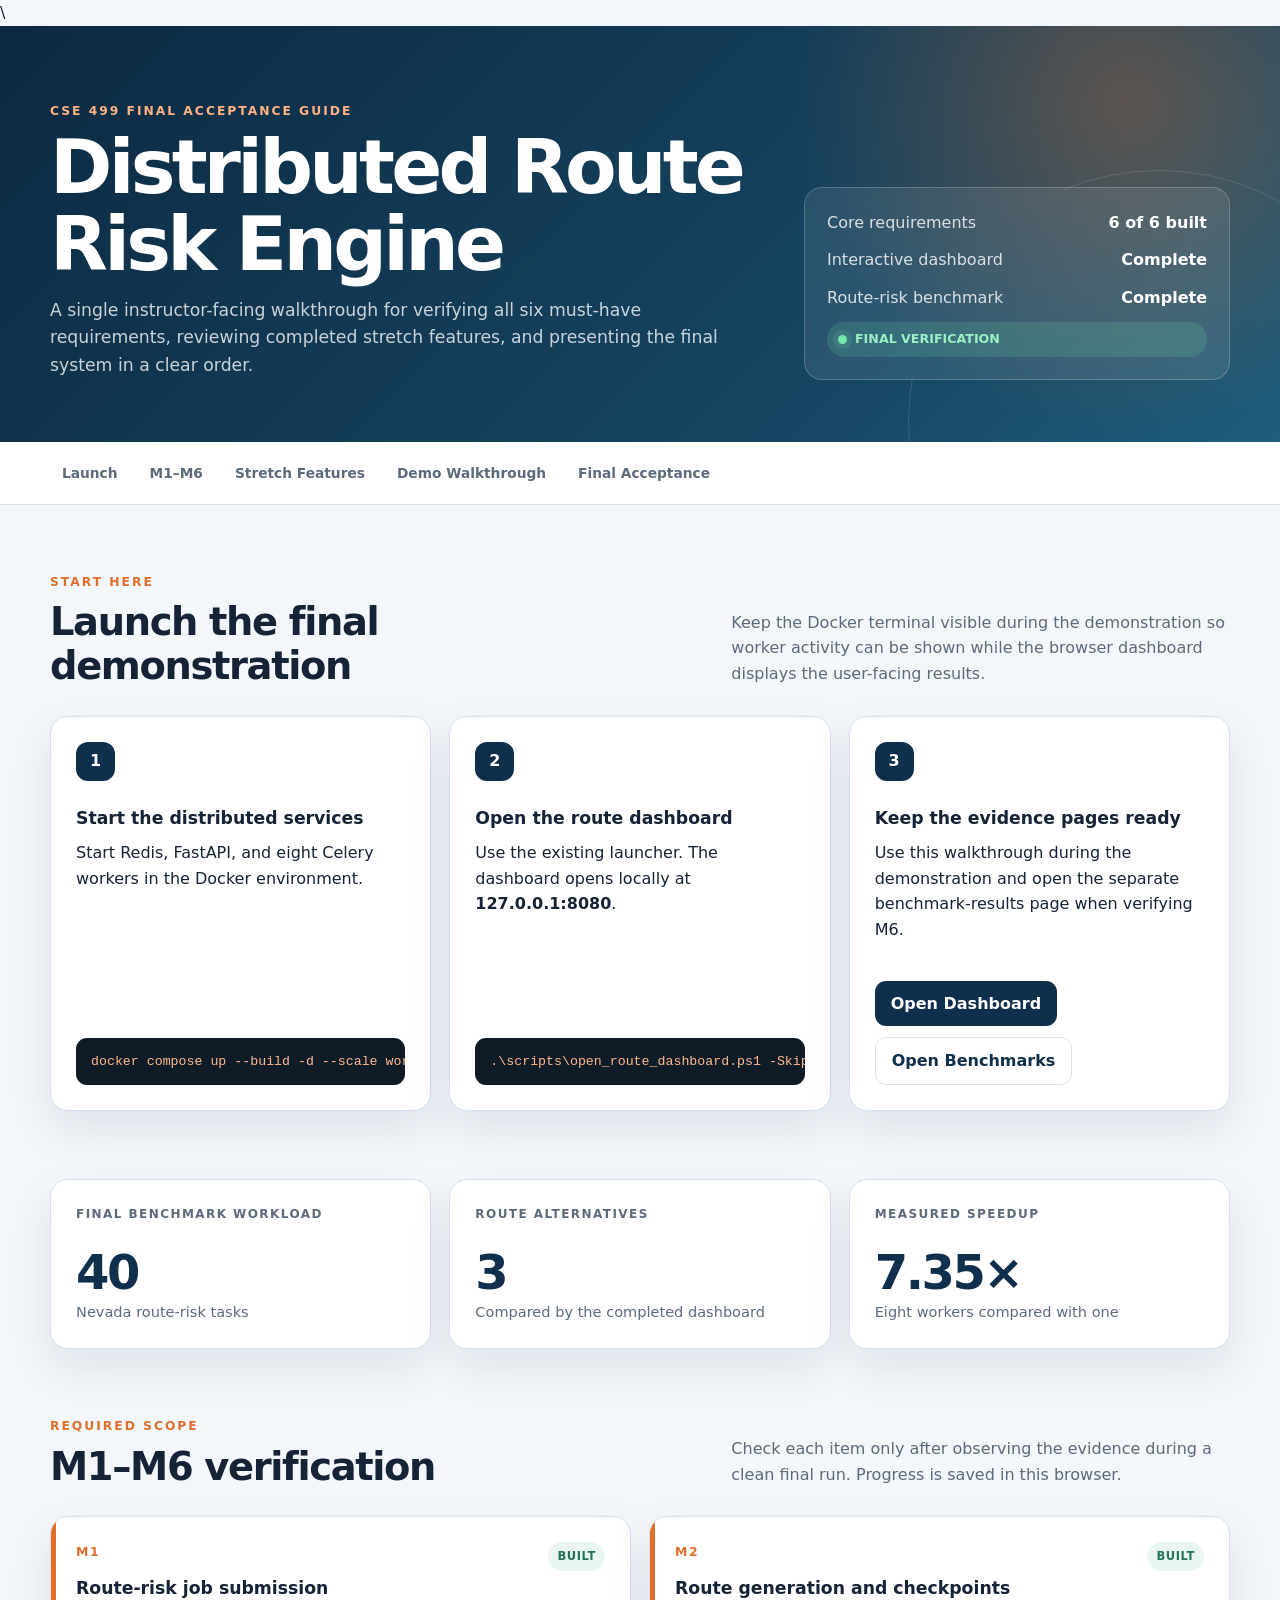
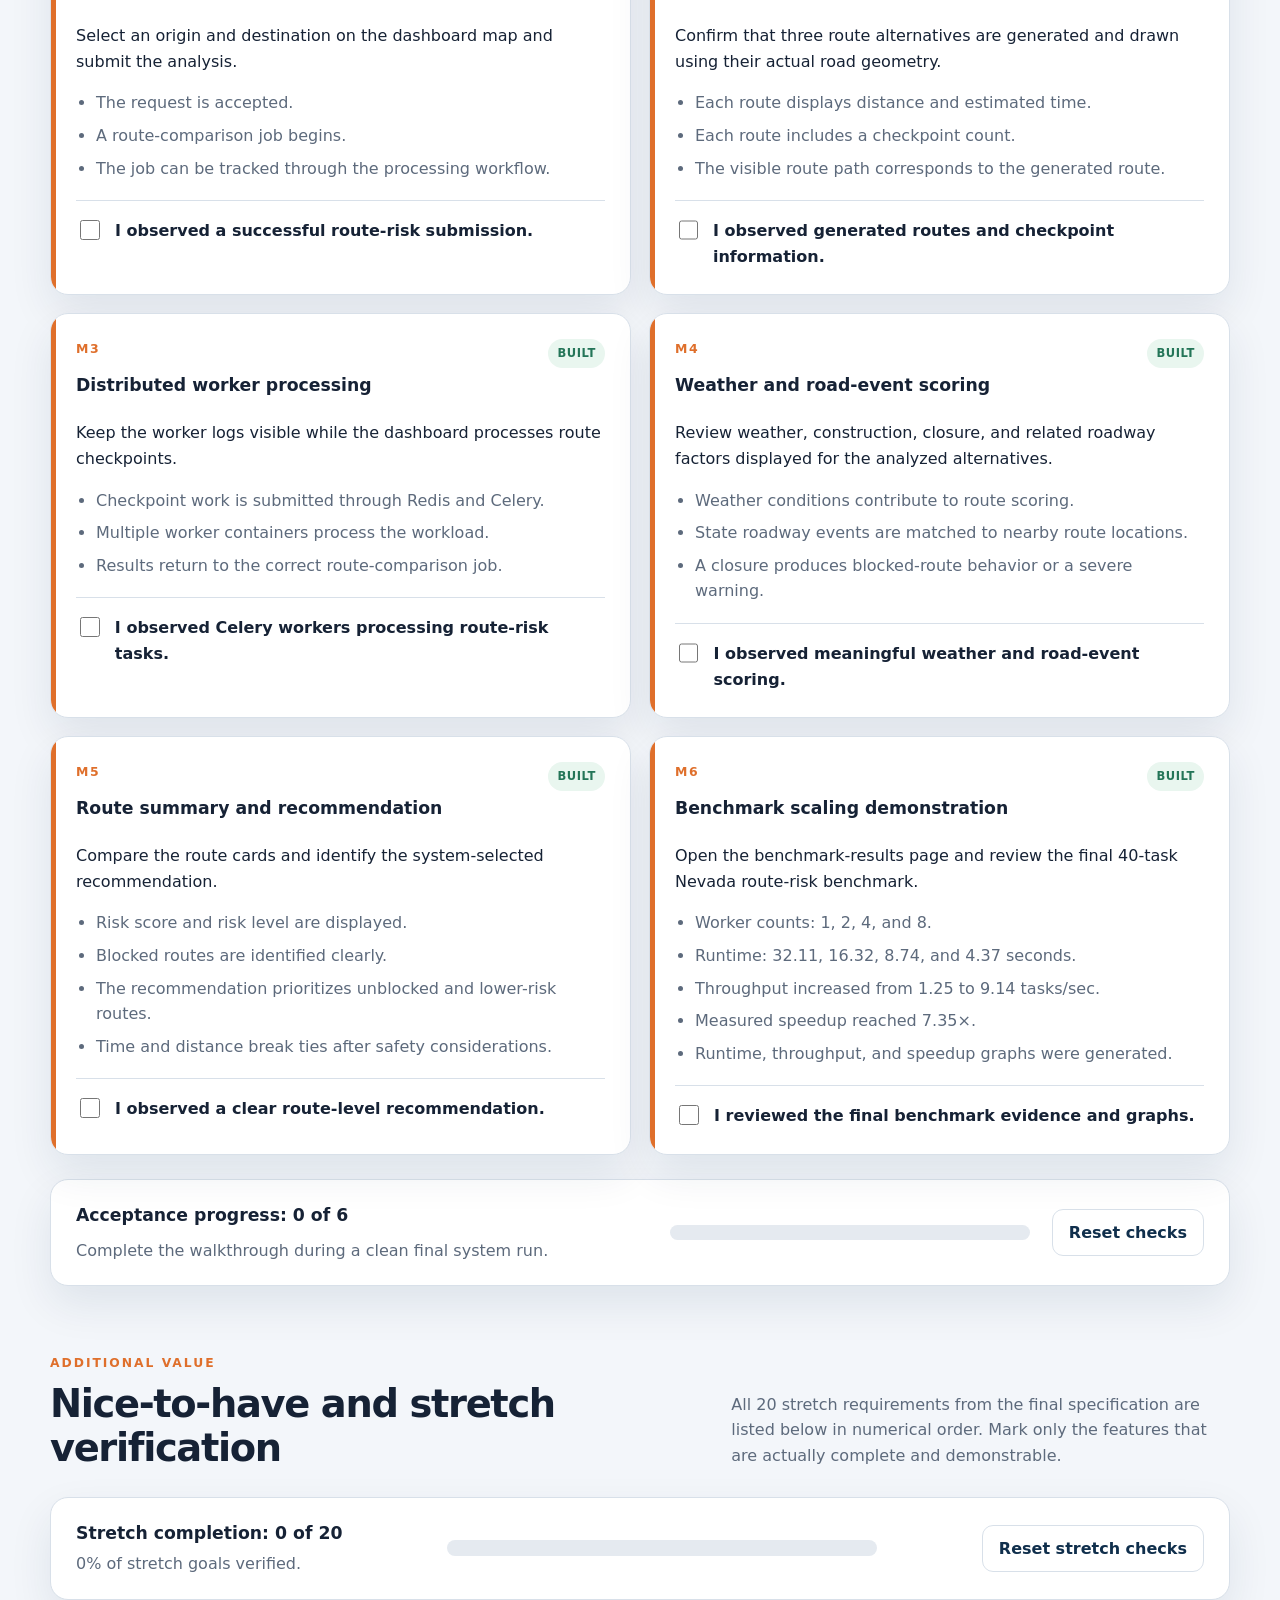
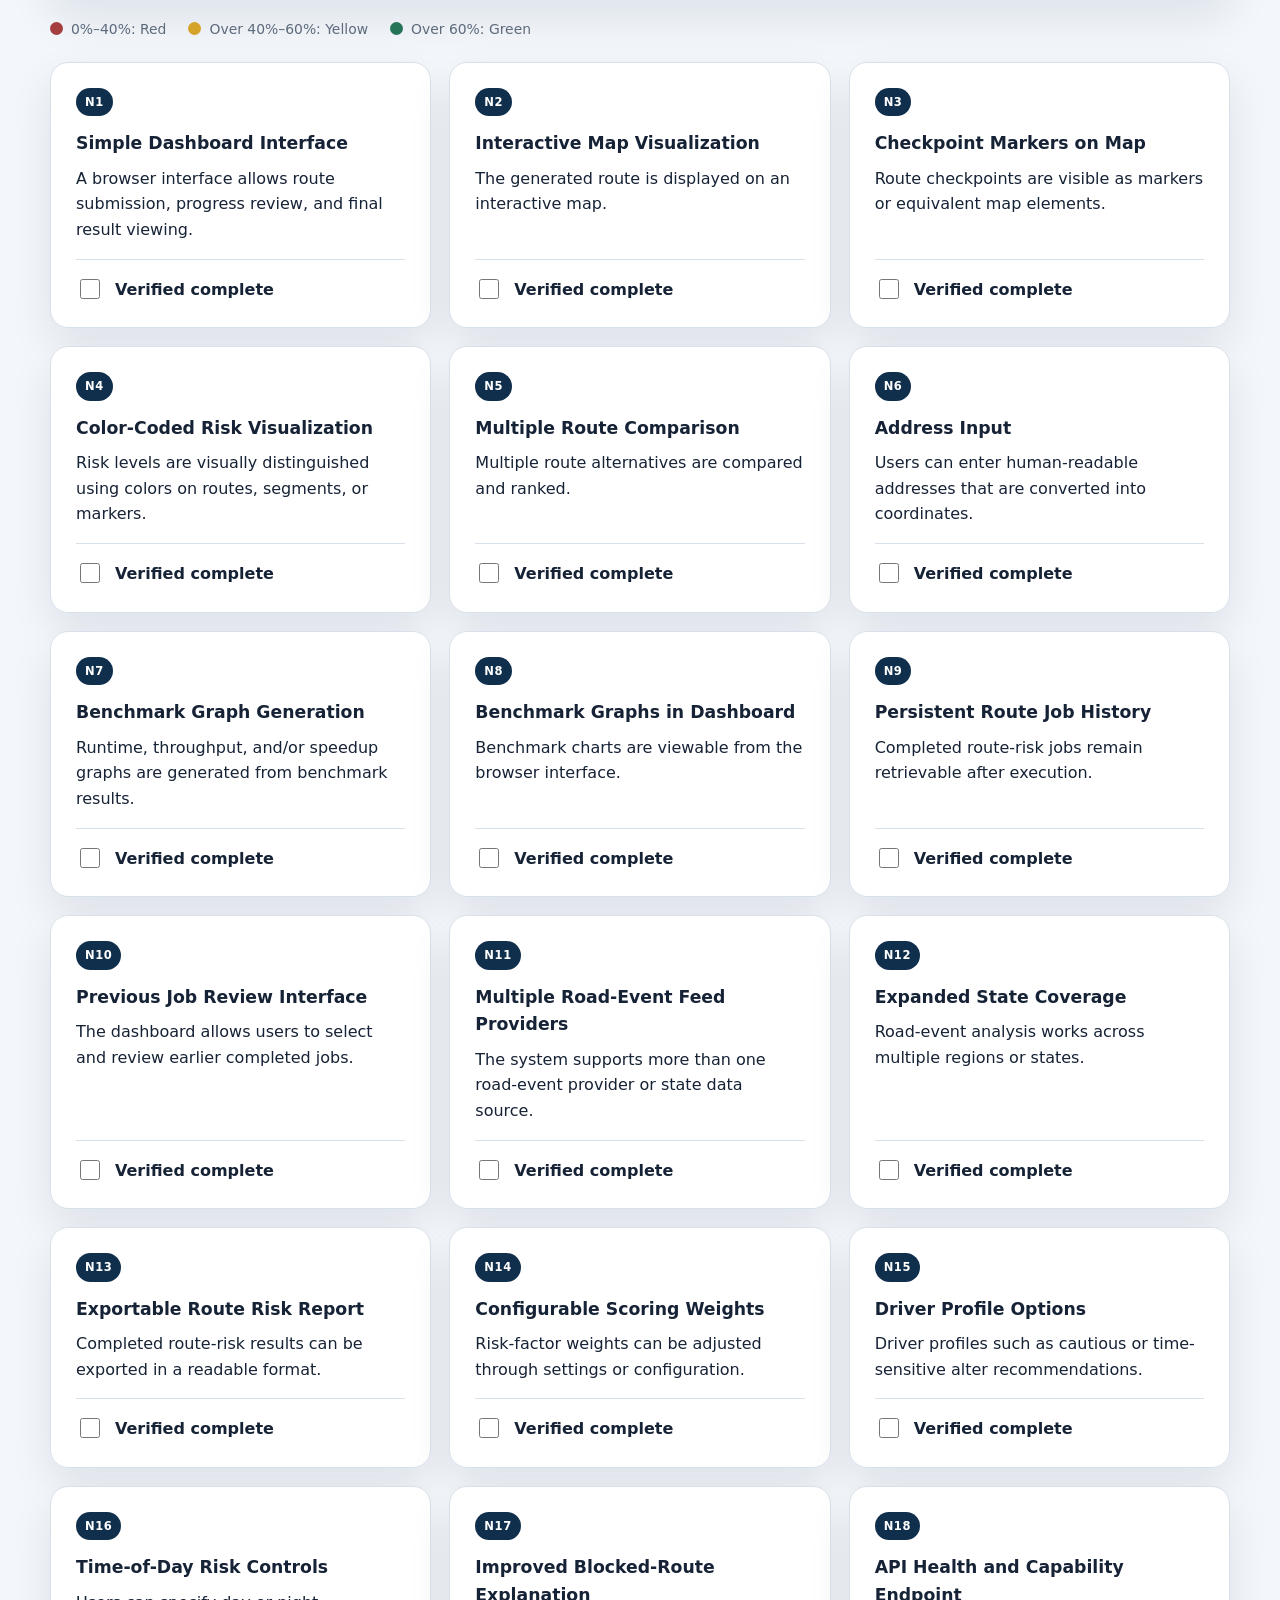
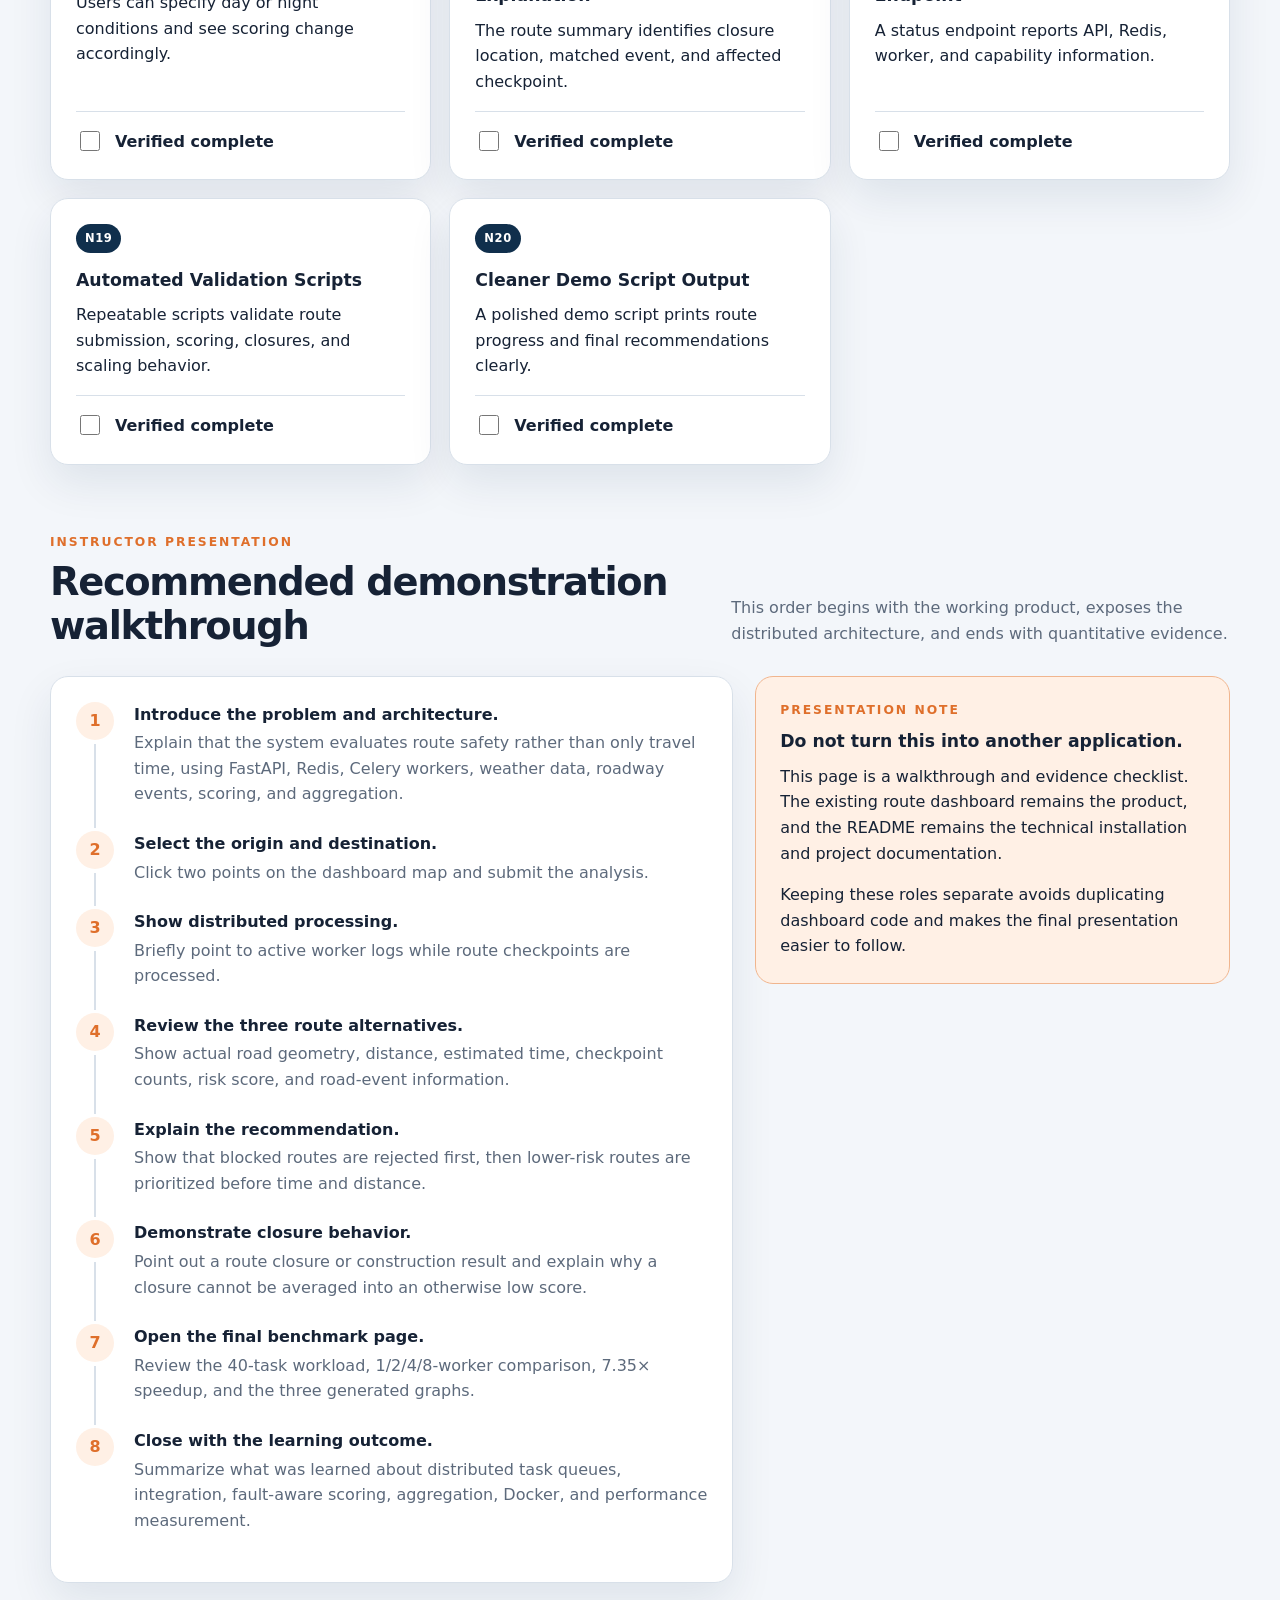
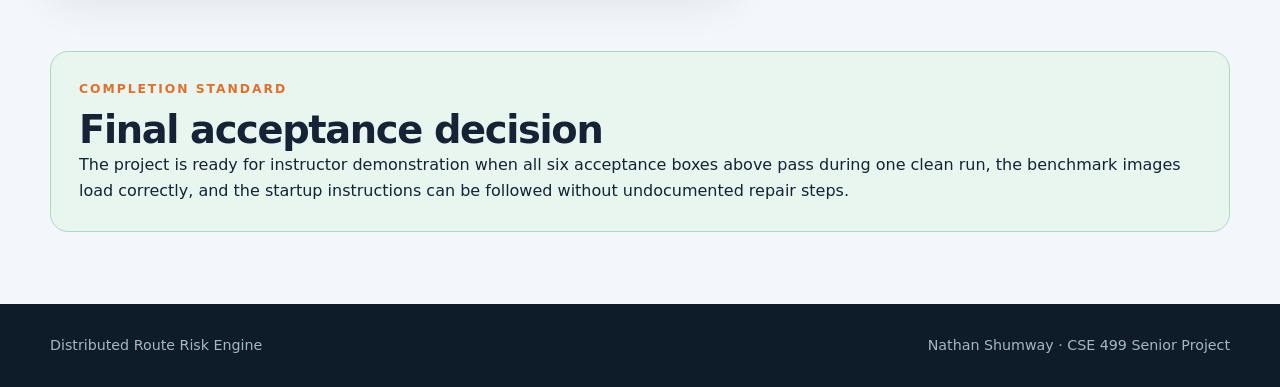
==== docs/reports/route-risk-project-verification.html @ 216fd53d "Organize archived project documents and reports Organize archived project documents and reports" ====
\
<!DOCTYPE html>
<html lang="en">
<head>
  <meta charset="UTF-8">
  <meta name="viewport" content="width=device-width, initial-scale=1.0">
  <meta
    name="description"
    content="Instructor-facing verification walkthrough for the Distributed Route Risk Engine."
  >
  <title>Distributed Route Risk Engine | Final Verification Walkthrough</title>

  <style>
    :root {
      --navy: #102f4c;
      --navy-light: #1b5279;
      --orange: #df6f2b;
      --orange-light: #fff0e5;
      --green: #247558;
      --green-light: #e9f6ef;
      --yellow: #9a6a12;
      --yellow-light: #fff7dc;
      --red: #a53f3f;
      --red-light: #fdecec;
      --ink: #162235;
      --muted: #5d6a7c;
      --background: #f3f6fa;
      --surface: #ffffff;
      --border: #d8e0e9;
      --shadow: 0 18px 44px rgba(16, 47, 76, 0.09);
      --radius: 18px;
      --page-width: 1180px;
    }

    * {
      box-sizing: border-box;
    }

    html {
      scroll-behavior: smooth;
    }

    body {
      margin: 0;
      background: var(--background);
      color: var(--ink);
      font-family:
        Inter, ui-sans-serif, system-ui, -apple-system, BlinkMacSystemFont,
        "Segoe UI", sans-serif;
      line-height: 1.6;
    }

    a {
      color: inherit;
    }

    button,
    input {
      font: inherit;
    }

    .page-shell {
      width: min(calc(100% - 38px), var(--page-width));
      margin-inline: auto;
    }

    .hero {
      position: relative;
      overflow: hidden;
      padding: 76px 0 62px;
      background:
        radial-gradient(circle at 88% 18%, rgba(223, 111, 43, 0.35), transparent 28%),
        linear-gradient(135deg, #0d2941, #164663 70%, #1e5d7c);
      color: white;
    }

    .hero::after {
      position: absolute;
      right: -130px;
      bottom: -230px;
      width: 500px;
      height: 500px;
      border: 1px solid rgba(255, 255, 255, 0.12);
      border-radius: 50%;
      content: "";
    }

    .hero-layout {
      position: relative;
      z-index: 1;
      display: grid;
      grid-template-columns: minmax(0, 1.25fr) minmax(300px, 0.75fr);
      align-items: end;
      gap: 44px;
    }

    .eyebrow {
      margin: 0 0 8px;
      color: var(--orange);
      font-size: 0.77rem;
      font-weight: 850;
      letter-spacing: 0.16em;
      text-transform: uppercase;
    }

    .hero .eyebrow {
      color: #ffb384;
    }

    h1,
    h2,
    h3,
    p {
      margin-top: 0;
    }

    h1 {
      max-width: 760px;
      margin-bottom: 14px;
      font-size: clamp(2.45rem, 6vw, 4.7rem);
      line-height: 1.02;
      letter-spacing: -0.05em;
    }

    h2 {
      margin-bottom: 0;
      font-size: clamp(1.75rem, 3vw, 2.65rem);
      line-height: 1.15;
      letter-spacing: -0.035em;
    }

    h3 {
      margin-bottom: 8px;
      font-size: 1.08rem;
    }

    .hero-copy {
      max-width: 760px;
      margin-bottom: 0;
      color: rgba(255, 255, 255, 0.78);
      font-size: 1.08rem;
    }

    .hero-status {
      display: grid;
      gap: 12px;
      padding: 22px;
      border: 1px solid rgba(255, 255, 255, 0.2);
      border-radius: var(--radius);
      background: rgba(255, 255, 255, 0.09);
      backdrop-filter: blur(9px);
    }

    .hero-status-row {
      display: flex;
      align-items: center;
      justify-content: space-between;
      gap: 18px;
      color: rgba(255, 255, 255, 0.82);
    }

    .hero-status-row strong {
      color: white;
    }

    .status-pill {
      display: inline-flex;
      align-items: center;
      gap: 8px;
      padding: 7px 11px;
      border-radius: 999px;
      background: rgba(117, 231, 172, 0.16);
      color: #9af0c4;
      font-size: 0.79rem;
      font-weight: 850;
      text-transform: uppercase;
    }

    .status-dot {
      width: 9px;
      height: 9px;
      border-radius: 50%;
      background: #75e7ac;
      box-shadow: 0 0 0 5px rgba(117, 231, 172, 0.12);
    }

    .quick-nav {
      position: sticky;
      z-index: 10;
      top: 0;
      border-bottom: 1px solid var(--border);
      background: rgba(255, 255, 255, 0.94);
      backdrop-filter: blur(12px);
    }

    .quick-nav-inner {
      display: flex;
      gap: 8px;
      overflow-x: auto;
      padding: 12px 0;
    }

    .quick-nav a {
      flex: 0 0 auto;
      padding: 8px 12px;
      border-radius: 999px;
      color: var(--muted);
      font-size: 0.86rem;
      font-weight: 750;
      text-decoration: none;
    }

    .quick-nav a:hover,
    .quick-nav a:focus-visible {
      background: var(--orange-light);
      color: var(--orange);
      outline: none;
    }

    main {
      padding-bottom: 72px;
    }

    section {
      padding-top: 68px;
    }

    .section-heading {
      display: grid;
      grid-template-columns: minmax(0, 1fr) minmax(280px, 0.78fr);
      align-items: end;
      gap: 42px;
      margin-bottom: 27px;
    }

    .section-description {
      margin-bottom: 2px;
      color: var(--muted);
    }

    .launch-grid,
    .summary-grid,
    .walkthrough-grid,
    .nice-grid {
      display: grid;
      gap: 18px;
    }

    .launch-grid {
      grid-template-columns: repeat(3, minmax(0, 1fr));
    }

    .summary-grid {
      grid-template-columns: repeat(3, minmax(0, 1fr));
    }

    .walkthrough-grid {
      grid-template-columns: repeat(2, minmax(0, 1fr));
    }

    .nice-grid {
      grid-template-columns: repeat(3, minmax(0, 1fr));
    }

    .card {
      padding: 25px;
      border: 1px solid var(--border);
      border-radius: var(--radius);
      background: var(--surface);
      box-shadow: var(--shadow);
    }

    .card p:last-child {
      margin-bottom: 0;
    }

    .launch-card {
      display: flex;
      min-height: 230px;
      flex-direction: column;
    }

    .number {
      display: grid;
      width: 39px;
      height: 39px;
      margin-bottom: 24px;
      place-items: center;
      border-radius: 12px;
      background: var(--navy);
      color: white;
      font-weight: 900;
    }

    .command {
      display: block;
      overflow-x: auto;
      margin-top: auto;
      padding: 13px 15px;
      border-radius: 11px;
      background: #101b28;
      color: #ffba8d;
      font-family: "Cascadia Code", "SFMono-Regular", Consolas, monospace;
      font-size: 0.83rem;
      white-space: nowrap;
    }

    .button-row {
      display: flex;
      flex-wrap: wrap;
      gap: 11px;
      margin-top: 22px;
    }

    .button {
      display: inline-flex;
      align-items: center;
      justify-content: center;
      min-height: 44px;
      padding: 10px 16px;
      border: 0;
      border-radius: 11px;
      background: var(--navy);
      color: white;
      font-weight: 800;
      text-decoration: none;
      cursor: pointer;
    }

    .button:hover,
    .button:focus-visible {
      background: var(--navy-light);
      outline: 3px solid rgba(27, 82, 121, 0.18);
    }

    .button-secondary {
      border: 1px solid var(--border);
      background: white;
      color: var(--navy);
    }

    .button-secondary:hover,
    .button-secondary:focus-visible {
      background: var(--orange-light);
      color: var(--orange);
    }

    .summary-card {
      min-height: 165px;
    }

    .summary-label {
      margin-bottom: 24px;
      color: var(--muted);
      font-size: 0.75rem;
      font-weight: 850;
      letter-spacing: 0.12em;
      text-transform: uppercase;
    }

    .summary-value {
      margin-bottom: 4px;
      color: var(--navy);
      font-size: clamp(2rem, 4vw, 3rem);
      font-weight: 900;
      line-height: 1;
      letter-spacing: -0.05em;
    }

    .summary-note {
      color: var(--muted);
      font-size: 0.91rem;
    }

    .requirement-card {
      position: relative;
      overflow: hidden;
    }

    .requirement-card::before {
      position: absolute;
      inset: 0 auto 0 0;
      width: 5px;
      background: var(--orange);
      content: "";
    }

    .requirement-top {
      display: flex;
      align-items: start;
      justify-content: space-between;
      gap: 18px;
      margin-bottom: 13px;
    }

    .requirement-code {
      color: var(--orange);
      font-size: 0.78rem;
      font-weight: 900;
      letter-spacing: 0.12em;
      text-transform: uppercase;
    }

    .badge {
      flex: 0 0 auto;
      padding: 5px 9px;
      border-radius: 999px;
      background: var(--green-light);
      color: var(--green);
      font-size: 0.72rem;
      font-weight: 900;
      letter-spacing: 0.05em;
      text-transform: uppercase;
    }

    .evidence-list,
    .step-list {
      margin: 14px 0 0;
      padding-left: 20px;
      color: var(--muted);
    }

    .evidence-list li,
    .step-list li {
      margin-bottom: 7px;
    }

    .acceptance-check {
      display: flex;
      align-items: flex-start;
      gap: 12px;
      margin-top: 19px;
      padding-top: 17px;
      border-top: 1px solid var(--border);
      color: var(--ink);
      font-weight: 750;
    }

    .acceptance-check input {
      width: 20px;
      height: 20px;
      margin-top: 2px;
      accent-color: var(--green);
      cursor: pointer;
    }

    .nice-card {
      min-height: 200px;
    }

    .nice-card.confirmed {
      border-top: 5px solid var(--green);
    }

    .nice-card.partial {
      border-top: 5px solid var(--yellow);
    }

    .nice-card.optional {
      border-top: 5px solid var(--border);
    }

    .nice-status {
      display: inline-block;
      margin-bottom: 14px;
      padding: 5px 9px;
      border-radius: 999px;
      font-size: 0.72rem;
      font-weight: 900;
      letter-spacing: 0.05em;
      text-transform: uppercase;
    }

    .confirmed .nice-status {
      background: var(--green-light);
      color: var(--green);
    }

    .partial .nice-status {
      background: var(--yellow-light);
      color: var(--yellow);
    }

    .optional .nice-status {
      background: #eef1f5;
      color: var(--muted);
    }

    .demo-panel {
      display: grid;
      grid-template-columns: minmax(0, 1.18fr) minmax(300px, 0.82fr);
      gap: 22px;
    }

    .demo-script {
      counter-reset: demo-step;
      margin: 0;
      padding: 0;
      list-style: none;
    }

    .demo-script li {
      position: relative;
      min-height: 68px;
      padding: 0 0 24px 58px;
      color: var(--muted);
    }

    .demo-script li::before {
      position: absolute;
      top: 0;
      left: 0;
      display: grid;
      width: 38px;
      height: 38px;
      place-items: center;
      border-radius: 50%;
      background: var(--orange-light);
      color: var(--orange);
      content: counter(demo-step);
      counter-increment: demo-step;
      font-weight: 900;
    }

    .demo-script li::after {
      position: absolute;
      top: 42px;
      bottom: 3px;
      left: 18px;
      width: 2px;
      background: var(--border);
      content: "";
    }

    .demo-script li:last-child::after {
      display: none;
    }

    .demo-script strong {
      display: block;
      margin-bottom: 3px;
      color: var(--ink);
    }

    .notes-panel {
      align-self: start;
      padding: 24px;
      border: 1px solid #f0b58e;
      border-radius: var(--radius);
      background: var(--orange-light);
    }

    .notes-panel p:last-child {
      margin-bottom: 0;
    }

    .progress-panel {
      display: flex;
      align-items: center;
      justify-content: space-between;
      gap: 22px;
      margin-top: 24px;
      padding: 22px 25px;
      border: 1px solid var(--border);
      border-radius: var(--radius);
      background: var(--surface);
      box-shadow: var(--shadow);
    }

    .progress-copy {
      flex: 1 1 auto;
    }

    .progress-copy p {
      margin-bottom: 0;
      color: var(--muted);
    }

    .progress-meter {
      width: min(360px, 38vw);
      height: 15px;
      overflow: hidden;
      border-radius: 999px;
      background: #e5eaf0;
    }

    .progress-fill {
      width: 0%;
      height: 100%;
      border-radius: inherit;
      background: linear-gradient(90deg, var(--orange), #f39a60);
      transition: width 220ms ease;
    }


    .stretch-progress-panel {
      display: flex;
      align-items: center;
      justify-content: space-between;
      gap: 22px;
      margin-bottom: 18px;
      padding: 22px 25px;
      border: 1px solid var(--border);
      border-radius: var(--radius);
      background: var(--surface);
      box-shadow: var(--shadow);
    }

    .stretch-progress-copy {
      min-width: 250px;
    }

    .stretch-progress-copy h3 {
      margin-bottom: 3px;
    }

    .stretch-progress-copy p {
      margin-bottom: 0;
      color: var(--muted);
    }

    .stretch-progress-meter {
      flex: 1 1 auto;
      max-width: 430px;
      height: 16px;
      overflow: hidden;
      border-radius: 999px;
      background: #e5eaf0;
    }

    .stretch-progress-fill {
      width: 0%;
      height: 100%;
      border-radius: inherit;
      transition:
        width 220ms ease,
        background-color 220ms ease;
    }

    .stretch-red {
      background: var(--red);
    }

    .stretch-yellow {
      background: #d5a329;
    }

    .stretch-green {
      background: var(--green);
    }

    .stretch-legend {
      display: flex;
      flex-wrap: wrap;
      gap: 14px 22px;
      margin-bottom: 22px;
      color: var(--muted);
      font-size: 0.87rem;
    }

    .stretch-legend span {
      display: inline-flex;
      align-items: center;
      gap: 8px;
    }

    .legend-color {
      display: inline-block;
      width: 13px;
      height: 13px;
      border-radius: 50%;
    }

    .legend-red {
      background: var(--red);
    }

    .legend-yellow {
      background: #d5a329;
    }

    .legend-green {
      background: var(--green);
    }

    .stretch-grid .nice-card {
      display: flex;
      min-height: 235px;
      flex-direction: column;
    }

    .stretch-grid .nice-status {
      align-self: flex-start;
      background: var(--navy);
      color: white;
    }

    .stretch-grid .acceptance-check {
      margin-top: auto;
    }

    .final-box {
      padding: 28px;
      border: 1px solid #a9d9c2;
      border-radius: var(--radius);
      background: var(--green-light);
    }

    .final-box p:last-child {
      margin-bottom: 0;
    }

    footer {
      padding: 30px 0;
      background: #0e1b29;
      color: #a9b5c5;
    }

    .footer-inner {
      display: flex;
      justify-content: space-between;
      gap: 24px;
    }

    .footer-inner p {
      margin-bottom: 0;
      font-size: 0.89rem;
    }

    @media (max-width: 950px) {
      .hero-layout,
      .section-heading,
      .demo-panel {
        grid-template-columns: 1fr;
      }

      .launch-grid,
      .summary-grid,
      .nice-grid {
        grid-template-columns: repeat(2, minmax(0, 1fr));
      }
    }

    @media (max-width: 700px) {
      .hero {
        padding: 58px 0 48px;
      }

      .launch-grid,
      .summary-grid,
      .walkthrough-grid,
      .nice-grid {
        grid-template-columns: 1fr;
      }

      section {
        padding-top: 52px;
      }

      .progress-panel,
      .stretch-progress-panel,
      .footer-inner {
        align-items: flex-start;
        flex-direction: column;
      }

      .progress-meter,
      .stretch-progress-meter {
        width: 100%;
        max-width: none;
      }
    }

    @media print {
      .quick-nav,
      .button-row,
      #resetChecklist {
        display: none !important;
      }

      body {
        background: white;
      }

      .card,
      .progress-panel {
        box-shadow: none;
      }

      section,
      .card {
        break-inside: avoid;
      }
    }
  </style>
</head>

<body>
  <header class="hero">
    <div class="page-shell hero-layout">
      <div>
        <p class="eyebrow">CSE 499 Final Acceptance Guide</p>
        <h1>Distributed Route Risk Engine</h1>
        <p class="hero-copy">
          A single instructor-facing walkthrough for verifying all six must-have
          requirements, reviewing completed stretch features, and presenting the
          final system in a clear order.
        </p>
      </div>

      <aside class="hero-status" aria-label="Current project completion status">
        <div class="hero-status-row">
          <span>Core requirements</span>
          <strong>6 of 6 built</strong>
        </div>
        <div class="hero-status-row">
          <span>Interactive dashboard</span>
          <strong>Complete</strong>
        </div>
        <div class="hero-status-row">
          <span>Route-risk benchmark</span>
          <strong>Complete</strong>
        </div>
        <div class="status-pill">
          <span class="status-dot" aria-hidden="true"></span>
          Final verification
        </div>
      </aside>
    </div>
  </header>

  <nav class="quick-nav" aria-label="Page sections">
    <div class="page-shell quick-nav-inner">
      <a href="#launch">Launch</a>
      <a href="#requirements">M1–M6</a>
      <a href="#nice-to-haves">Stretch Features</a>
      <a href="#walkthrough">Demo Walkthrough</a>
      <a href="#acceptance">Final Acceptance</a>
    </div>
  </nav>

  <main>
    <section id="launch" class="page-shell">
      <div class="section-heading">
        <div>
          <p class="eyebrow">Start here</p>
          <h2>Launch the final demonstration</h2>
        </div>
        <p class="section-description">
          Keep the Docker terminal visible during the demonstration so worker
          activity can be shown while the browser dashboard displays the
          user-facing results.
        </p>
      </div>

      <div class="launch-grid">
        <article class="card launch-card">
          <div class="number">1</div>
          <h3>Start the distributed services</h3>
          <p>
            Start Redis, FastAPI, and eight Celery workers in the Docker
            environment.
          </p>
          <code class="command">docker compose up --build -d --scale worker=8 redis api worker</code>
        </article>

        <article class="card launch-card">
          <div class="number">2</div>
          <h3>Open the route dashboard</h3>
          <p>
            Use the existing launcher. The dashboard opens locally at
            <strong>127.0.0.1:8080</strong>.
          </p>
          <code class="command">.\scripts\open_route_dashboard.ps1 -SkipBuild</code>
        </article>

        <article class="card launch-card">
          <div class="number">3</div>
          <h3>Keep the evidence pages ready</h3>
          <p>
            Use this walkthrough during the demonstration and open the separate
            benchmark-results page when verifying M6.
          </p>
          <div class="button-row">
            <a class="button" href="http://127.0.0.1:8080" target="_blank" rel="noopener">
              Open Dashboard
            </a>
            <a class="button button-secondary" href="benchmark-results.html" target="_blank">
              Open Benchmarks
            </a>
          </div>
        </article>
      </div>
    </section>

    <section class="page-shell">
      <div class="summary-grid">
        <article class="card summary-card">
          <p class="summary-label">Final benchmark workload</p>
          <p class="summary-value">40</p>
          <p class="summary-note">Nevada route-risk tasks</p>
        </article>

        <article class="card summary-card">
          <p class="summary-label">Route alternatives</p>
          <p class="summary-value">3</p>
          <p class="summary-note">Compared by the completed dashboard</p>
        </article>

        <article class="card summary-card">
          <p class="summary-label">Measured speedup</p>
          <p class="summary-value">7.35×</p>
          <p class="summary-note">Eight workers compared with one</p>
        </article>
      </div>
    </section>

    <section id="requirements" class="page-shell">
      <div class="section-heading">
        <div>
          <p class="eyebrow">Required scope</p>
          <h2>M1–M6 verification</h2>
        </div>
        <p class="section-description">
          Check each item only after observing the evidence during a clean final
          run. Progress is saved in this browser.
        </p>
      </div>

      <div class="walkthrough-grid">
        <article class="card requirement-card">
          <div class="requirement-top">
            <div>
              <p class="requirement-code">M1</p>
              <h3>Route-risk job submission</h3>
            </div>
            <span class="badge">Built</span>
          </div>
          <p>
            Select an origin and destination on the dashboard map and submit the
            analysis.
          </p>
          <ul class="evidence-list">
            <li>The request is accepted.</li>
            <li>A route-comparison job begins.</li>
            <li>The job can be tracked through the processing workflow.</li>
          </ul>
          <label class="acceptance-check">
            <input type="checkbox" data-check="m1">
            <span>I observed a successful route-risk submission.</span>
          </label>
        </article>

        <article class="card requirement-card">
          <div class="requirement-top">
            <div>
              <p class="requirement-code">M2</p>
              <h3>Route generation and checkpoints</h3>
            </div>
            <span class="badge">Built</span>
          </div>
          <p>
            Confirm that three route alternatives are generated and drawn using
            their actual road geometry.
          </p>
          <ul class="evidence-list">
            <li>Each route displays distance and estimated time.</li>
            <li>Each route includes a checkpoint count.</li>
            <li>The visible route path corresponds to the generated route.</li>
          </ul>
          <label class="acceptance-check">
            <input type="checkbox" data-check="m2">
            <span>I observed generated routes and checkpoint information.</span>
          </label>
        </article>

        <article class="card requirement-card">
          <div class="requirement-top">
            <div>
              <p class="requirement-code">M3</p>
              <h3>Distributed worker processing</h3>
            </div>
            <span class="badge">Built</span>
          </div>
          <p>
            Keep the worker logs visible while the dashboard processes route
            checkpoints.
          </p>
          <ul class="evidence-list">
            <li>Checkpoint work is submitted through Redis and Celery.</li>
            <li>Multiple worker containers process the workload.</li>
            <li>Results return to the correct route-comparison job.</li>
          </ul>
          <label class="acceptance-check">
            <input type="checkbox" data-check="m3">
            <span>I observed Celery workers processing route-risk tasks.</span>
          </label>
        </article>

        <article class="card requirement-card">
          <div class="requirement-top">
            <div>
              <p class="requirement-code">M4</p>
              <h3>Weather and road-event scoring</h3>
            </div>
            <span class="badge">Built</span>
          </div>
          <p>
            Review weather, construction, closure, and related roadway factors
            displayed for the analyzed alternatives.
          </p>
          <ul class="evidence-list">
            <li>Weather conditions contribute to route scoring.</li>
            <li>State roadway events are matched to nearby route locations.</li>
            <li>A closure produces blocked-route behavior or a severe warning.</li>
          </ul>
          <label class="acceptance-check">
            <input type="checkbox" data-check="m4">
            <span>I observed meaningful weather and road-event scoring.</span>
          </label>
        </article>

        <article class="card requirement-card">
          <div class="requirement-top">
            <div>
              <p class="requirement-code">M5</p>
              <h3>Route summary and recommendation</h3>
            </div>
            <span class="badge">Built</span>
          </div>
          <p>
            Compare the route cards and identify the system-selected
            recommendation.
          </p>
          <ul class="evidence-list">
            <li>Risk score and risk level are displayed.</li>
            <li>Blocked routes are identified clearly.</li>
            <li>The recommendation prioritizes unblocked and lower-risk routes.</li>
            <li>Time and distance break ties after safety considerations.</li>
          </ul>
          <label class="acceptance-check">
            <input type="checkbox" data-check="m5">
            <span>I observed a clear route-level recommendation.</span>
          </label>
        </article>

        <article class="card requirement-card">
          <div class="requirement-top">
            <div>
              <p class="requirement-code">M6</p>
              <h3>Benchmark scaling demonstration</h3>
            </div>
            <span class="badge">Built</span>
          </div>
          <p>
            Open the benchmark-results page and review the final 40-task Nevada
            route-risk benchmark.
          </p>
          <ul class="evidence-list">
            <li>Worker counts: 1, 2, 4, and 8.</li>
            <li>Runtime: 32.11, 16.32, 8.74, and 4.37 seconds.</li>
            <li>Throughput increased from 1.25 to 9.14 tasks/sec.</li>
            <li>Measured speedup reached 7.35×.</li>
            <li>Runtime, throughput, and speedup graphs were generated.</li>
          </ul>
          <label class="acceptance-check">
            <input type="checkbox" data-check="m6">
            <span>I reviewed the final benchmark evidence and graphs.</span>
          </label>
        </article>
      </div>

      <div class="progress-panel">
        <div class="progress-copy">
          <h3 id="progressTitle">Acceptance progress: 0 of 6</h3>
          <p id="progressText">
            Complete the walkthrough during a clean final system run.
          </p>
        </div>
        <div class="progress-meter" aria-hidden="true">
          <div class="progress-fill" id="progressFill"></div>
        </div>
        <button class="button button-secondary" id="resetChecklist" type="button">
          Reset checks
        </button>
      </div>
    </section>


    <section id="nice-to-haves" class="page-shell">
      <div class="section-heading">
        <div>
          <p class="eyebrow">Additional value</p>
          <h2>Nice-to-have and stretch verification</h2>
        </div>
        <p class="section-description">
          All 20 stretch requirements from the final specification are listed
          below in numerical order. Mark only the features that are actually
          complete and demonstrable.
        </p>
      </div>

      <div class="stretch-progress-panel">
        <div class="stretch-progress-copy">
          <h3 id="stretchProgressTitle">Stretch completion: 0 of 20</h3>
          <p id="stretchProgressText">0% of stretch goals verified.</p>
        </div>

        <div class="stretch-progress-meter" aria-hidden="true">
          <div class="stretch-progress-fill stretch-red" id="stretchProgressFill"></div>
        </div>

        <button class="button button-secondary" id="resetStretchChecklist" type="button">
          Reset stretch checks
        </button>
      </div>

      <div class="stretch-legend" aria-label="Stretch completion color legend">
        <span><i class="legend-color legend-red"></i> 0%–40%: Red</span>
        <span><i class="legend-color legend-yellow"></i> Over 40%–60%: Yellow</span>
        <span><i class="legend-color legend-green"></i> Over 60%: Green</span>
      </div>

      <div class="nice-grid stretch-grid">
        <article class="card nice-card">
          <span class="nice-status">N1</span>
          <h3>Simple Dashboard Interface</h3>
          <p>A browser interface allows route submission, progress review, and final result viewing.</p>
          <label class="acceptance-check">
            <input type="checkbox" data-stretch="n1">
            <span>Verified complete</span>
          </label>
        </article>

        <article class="card nice-card">
          <span class="nice-status">N2</span>
          <h3>Interactive Map Visualization</h3>
          <p>The generated route is displayed on an interactive map.</p>
          <label class="acceptance-check">
            <input type="checkbox" data-stretch="n2">
            <span>Verified complete</span>
          </label>
        </article>

        <article class="card nice-card">
          <span class="nice-status">N3</span>
          <h3>Checkpoint Markers on Map</h3>
          <p>Route checkpoints are visible as markers or equivalent map elements.</p>
          <label class="acceptance-check">
            <input type="checkbox" data-stretch="n3">
            <span>Verified complete</span>
          </label>
        </article>

        <article class="card nice-card">
          <span class="nice-status">N4</span>
          <h3>Color-Coded Risk Visualization</h3>
          <p>Risk levels are visually distinguished using colors on routes, segments, or markers.</p>
          <label class="acceptance-check">
            <input type="checkbox" data-stretch="n4">
            <span>Verified complete</span>
          </label>
        </article>

        <article class="card nice-card">
          <span class="nice-status">N5</span>
          <h3>Multiple Route Comparison</h3>
          <p>Multiple route alternatives are compared and ranked.</p>
          <label class="acceptance-check">
            <input type="checkbox" data-stretch="n5">
            <span>Verified complete</span>
          </label>
        </article>

        <article class="card nice-card">
          <span class="nice-status">N6</span>
          <h3>Address Input</h3>
          <p>Users can enter human-readable addresses that are converted into coordinates.</p>
          <label class="acceptance-check">
            <input type="checkbox" data-stretch="n6">
            <span>Verified complete</span>
          </label>
        </article>

        <article class="card nice-card">
          <span class="nice-status">N7</span>
          <h3>Benchmark Graph Generation</h3>
          <p>Runtime, throughput, and/or speedup graphs are generated from benchmark results.</p>
          <label class="acceptance-check">
            <input type="checkbox" data-stretch="n7">
            <span>Verified complete</span>
          </label>
        </article>

        <article class="card nice-card">
          <span class="nice-status">N8</span>
          <h3>Benchmark Graphs in Dashboard</h3>
          <p>Benchmark charts are viewable from the browser interface.</p>
          <label class="acceptance-check">
            <input type="checkbox" data-stretch="n8">
            <span>Verified complete</span>
          </label>
        </article>

        <article class="card nice-card">
          <span class="nice-status">N9</span>
          <h3>Persistent Route Job History</h3>
          <p>Completed route-risk jobs remain retrievable after execution.</p>
          <label class="acceptance-check">
            <input type="checkbox" data-stretch="n9">
            <span>Verified complete</span>
          </label>
        </article>

        <article class="card nice-card">
          <span class="nice-status">N10</span>
          <h3>Previous Job Review Interface</h3>
          <p>The dashboard allows users to select and review earlier completed jobs.</p>
          <label class="acceptance-check">
            <input type="checkbox" data-stretch="n10">
            <span>Verified complete</span>
          </label>
        </article>

        <article class="card nice-card">
          <span class="nice-status">N11</span>
          <h3>Multiple Road-Event Feed Providers</h3>
          <p>The system supports more than one road-event provider or state data source.</p>
          <label class="acceptance-check">
            <input type="checkbox" data-stretch="n11">
            <span>Verified complete</span>
          </label>
        </article>

        <article class="card nice-card">
          <span class="nice-status">N12</span>
          <h3>Expanded State Coverage</h3>
          <p>Road-event analysis works across multiple regions or states.</p>
          <label class="acceptance-check">
            <input type="checkbox" data-stretch="n12">
            <span>Verified complete</span>
          </label>
        </article>

        <article class="card nice-card">
          <span class="nice-status">N13</span>
          <h3>Exportable Route Risk Report</h3>
          <p>Completed route-risk results can be exported in a readable format.</p>
          <label class="acceptance-check">
            <input type="checkbox" data-stretch="n13">
            <span>Verified complete</span>
          </label>
        </article>

        <article class="card nice-card">
          <span class="nice-status">N14</span>
          <h3>Configurable Scoring Weights</h3>
          <p>Risk-factor weights can be adjusted through settings or configuration.</p>
          <label class="acceptance-check">
            <input type="checkbox" data-stretch="n14">
            <span>Verified complete</span>
          </label>
        </article>

        <article class="card nice-card">
          <span class="nice-status">N15</span>
          <h3>Driver Profile Options</h3>
          <p>Driver profiles such as cautious or time-sensitive alter recommendations.</p>
          <label class="acceptance-check">
            <input type="checkbox" data-stretch="n15">
            <span>Verified complete</span>
          </label>
        </article>

        <article class="card nice-card">
          <span class="nice-status">N16</span>
          <h3>Time-of-Day Risk Controls</h3>
          <p>Users can specify day or night conditions and see scoring change accordingly.</p>
          <label class="acceptance-check">
            <input type="checkbox" data-stretch="n16">
            <span>Verified complete</span>
          </label>
        </article>

        <article class="card nice-card">
          <span class="nice-status">N17</span>
          <h3>Improved Blocked-Route Explanation</h3>
          <p>The route summary identifies closure location, matched event, and affected checkpoint.</p>
          <label class="acceptance-check">
            <input type="checkbox" data-stretch="n17">
            <span>Verified complete</span>
          </label>
        </article>

        <article class="card nice-card">
          <span class="nice-status">N18</span>
          <h3>API Health and Capability Endpoint</h3>
          <p>A status endpoint reports API, Redis, worker, and capability information.</p>
          <label class="acceptance-check">
            <input type="checkbox" data-stretch="n18">
            <span>Verified complete</span>
          </label>
        </article>

        <article class="card nice-card">
          <span class="nice-status">N19</span>
          <h3>Automated Validation Scripts</h3>
          <p>Repeatable scripts validate route submission, scoring, closures, and scaling behavior.</p>
          <label class="acceptance-check">
            <input type="checkbox" data-stretch="n19">
            <span>Verified complete</span>
          </label>
        </article>

        <article class="card nice-card">
          <span class="nice-status">N20</span>
          <h3>Cleaner Demo Script Output</h3>
          <p>A polished demo script prints route progress and final recommendations clearly.</p>
          <label class="acceptance-check">
            <input type="checkbox" data-stretch="n20">
            <span>Verified complete</span>
          </label>
        </article>
      </div>
    </section>


    <section id="walkthrough" class="page-shell">
      <div class="section-heading">
        <div>
          <p class="eyebrow">Instructor presentation</p>
          <h2>Recommended demonstration walkthrough</h2>
        </div>
        <p class="section-description">
          This order begins with the working product, exposes the distributed
          architecture, and ends with quantitative evidence.
        </p>
      </div>

      <div class="demo-panel">
        <article class="card">
          <ol class="demo-script">
            <li>
              <strong>Introduce the problem and architecture.</strong>
              Explain that the system evaluates route safety rather than only
              travel time, using FastAPI, Redis, Celery workers, weather data,
              roadway events, scoring, and aggregation.
            </li>
            <li>
              <strong>Select the origin and destination.</strong>
              Click two points on the dashboard map and submit the analysis.
            </li>
            <li>
              <strong>Show distributed processing.</strong>
              Briefly point to active worker logs while route checkpoints are
              processed.
            </li>
            <li>
              <strong>Review the three route alternatives.</strong>
              Show actual road geometry, distance, estimated time, checkpoint
              counts, risk score, and road-event information.
            </li>
            <li>
              <strong>Explain the recommendation.</strong>
              Show that blocked routes are rejected first, then lower-risk
              routes are prioritized before time and distance.
            </li>
            <li>
              <strong>Demonstrate closure behavior.</strong>
              Point out a route closure or construction result and explain why a
              closure cannot be averaged into an otherwise low score.
            </li>
            <li>
              <strong>Open the final benchmark page.</strong>
              Review the 40-task workload, 1/2/4/8-worker comparison, 7.35×
              speedup, and the three generated graphs.
            </li>
            <li>
              <strong>Close with the learning outcome.</strong>
              Summarize what was learned about distributed task queues,
              integration, fault-aware scoring, aggregation, Docker, and
              performance measurement.
            </li>
          </ol>
        </article>

        <aside class="notes-panel">
          <p class="eyebrow">Presentation note</p>
          <h3>Do not turn this into another application.</h3>
          <p>
            This page is a walkthrough and evidence checklist. The existing
            route dashboard remains the product, and the README remains the
            technical installation and project documentation.
          </p>
          <p>
            Keeping these roles separate avoids duplicating dashboard code and
            makes the final presentation easier to follow.
          </p>
        </aside>
      </div>
    </section>

    <section id="acceptance" class="page-shell">
      <div class="final-box">
        <p class="eyebrow">Completion standard</p>
        <h2>Final acceptance decision</h2>
        <p>
          The project is ready for instructor demonstration when all six
          acceptance boxes above pass during one clean run, the benchmark images
          load correctly, and the startup instructions can be followed without
          undocumented repair steps.
        </p>
      </div>
    </section>
  </main>

  <footer>
    <div class="page-shell footer-inner">
      <p>Distributed Route Risk Engine</p>
      <p>Nathan Shumway · CSE 499 Senior Project</p>
    </div>
  </footer>


  <script>
    const coreCheckboxes = [...document.querySelectorAll("[data-check]")];
    const stretchCheckboxes = [...document.querySelectorAll("[data-stretch]")];

    const progressTitle = document.getElementById("progressTitle");
    const progressText = document.getElementById("progressText");
    const progressFill = document.getElementById("progressFill");
    const resetButton = document.getElementById("resetChecklist");

    const stretchProgressTitle = document.getElementById("stretchProgressTitle");
    const stretchProgressText = document.getElementById("stretchProgressText");
    const stretchProgressFill = document.getElementById("stretchProgressFill");
    const resetStretchButton = document.getElementById("resetStretchChecklist");

    const coreStorageKey = "routeRiskFinalVerification";
    const stretchStorageKey = "routeRiskStretchVerification";

    function loadCoreChecks() {
      const saved = JSON.parse(localStorage.getItem(coreStorageKey) || "{}");
      coreCheckboxes.forEach((checkbox) => {
        checkbox.checked = Boolean(saved[checkbox.dataset.check]);
      });
      updateCoreProgress();
    }

    function saveCoreChecks() {
      const state = {};
      coreCheckboxes.forEach((checkbox) => {
        state[checkbox.dataset.check] = checkbox.checked;
      });
      localStorage.setItem(coreStorageKey, JSON.stringify(state));
      updateCoreProgress();
    }

    function updateCoreProgress() {
      const complete = coreCheckboxes.filter((checkbox) => checkbox.checked).length;
      const total = coreCheckboxes.length;
      const percent = total ? Math.round((complete / total) * 100) : 0;

      progressTitle.textContent = `Acceptance progress: ${complete} of ${total}`;
      progressFill.style.width = `${percent}%`;

      progressText.textContent =
        complete === total
          ? "All six must-have requirements were observed during this verification run."
          : "Complete the walkthrough during a clean final system run.";
    }

    function loadStretchChecks() {
      const saved = JSON.parse(localStorage.getItem(stretchStorageKey) || "{}");
      stretchCheckboxes.forEach((checkbox) => {
        checkbox.checked = Boolean(saved[checkbox.dataset.stretch]);
      });
      updateStretchProgress();
    }

    function saveStretchChecks() {
      const state = {};
      stretchCheckboxes.forEach((checkbox) => {
        state[checkbox.dataset.stretch] = checkbox.checked;
      });
      localStorage.setItem(stretchStorageKey, JSON.stringify(state));
      updateStretchProgress();
    }

    function updateStretchProgress() {
      const complete = stretchCheckboxes.filter((checkbox) => checkbox.checked).length;
      const total = stretchCheckboxes.length;
      const percent = total ? Math.round((complete / total) * 100) : 0;

      stretchProgressTitle.textContent =
        `Stretch completion: ${complete} of ${total}`;
      stretchProgressText.textContent =
        `${percent}% of stretch goals verified.`;
      stretchProgressFill.style.width = `${percent}%`;

      stretchProgressFill.classList.remove(
        "stretch-red",
        "stretch-yellow",
        "stretch-green"
      );

      if (percent > 60) {
        stretchProgressFill.classList.add("stretch-green");
      } else if (percent > 40) {
        stretchProgressFill.classList.add("stretch-yellow");
      } else {
        stretchProgressFill.classList.add("stretch-red");
      }
    }

    coreCheckboxes.forEach((checkbox) => {
      checkbox.addEventListener("change", saveCoreChecks);
    });

    stretchCheckboxes.forEach((checkbox) => {
      checkbox.addEventListener("change", saveStretchChecks);
    });

    resetButton.addEventListener("click", () => {
      coreCheckboxes.forEach((checkbox) => {
        checkbox.checked = false;
      });
      localStorage.removeItem(coreStorageKey);
      updateCoreProgress();
    });

    resetStretchButton.addEventListener("click", () => {
      stretchCheckboxes.forEach((checkbox) => {
        checkbox.checked = false;
      });
      localStorage.removeItem(stretchStorageKey);
      updateStretchProgress();
    });

    loadCoreChecks();
    loadStretchChecks();
  </script>

</body>
</html>
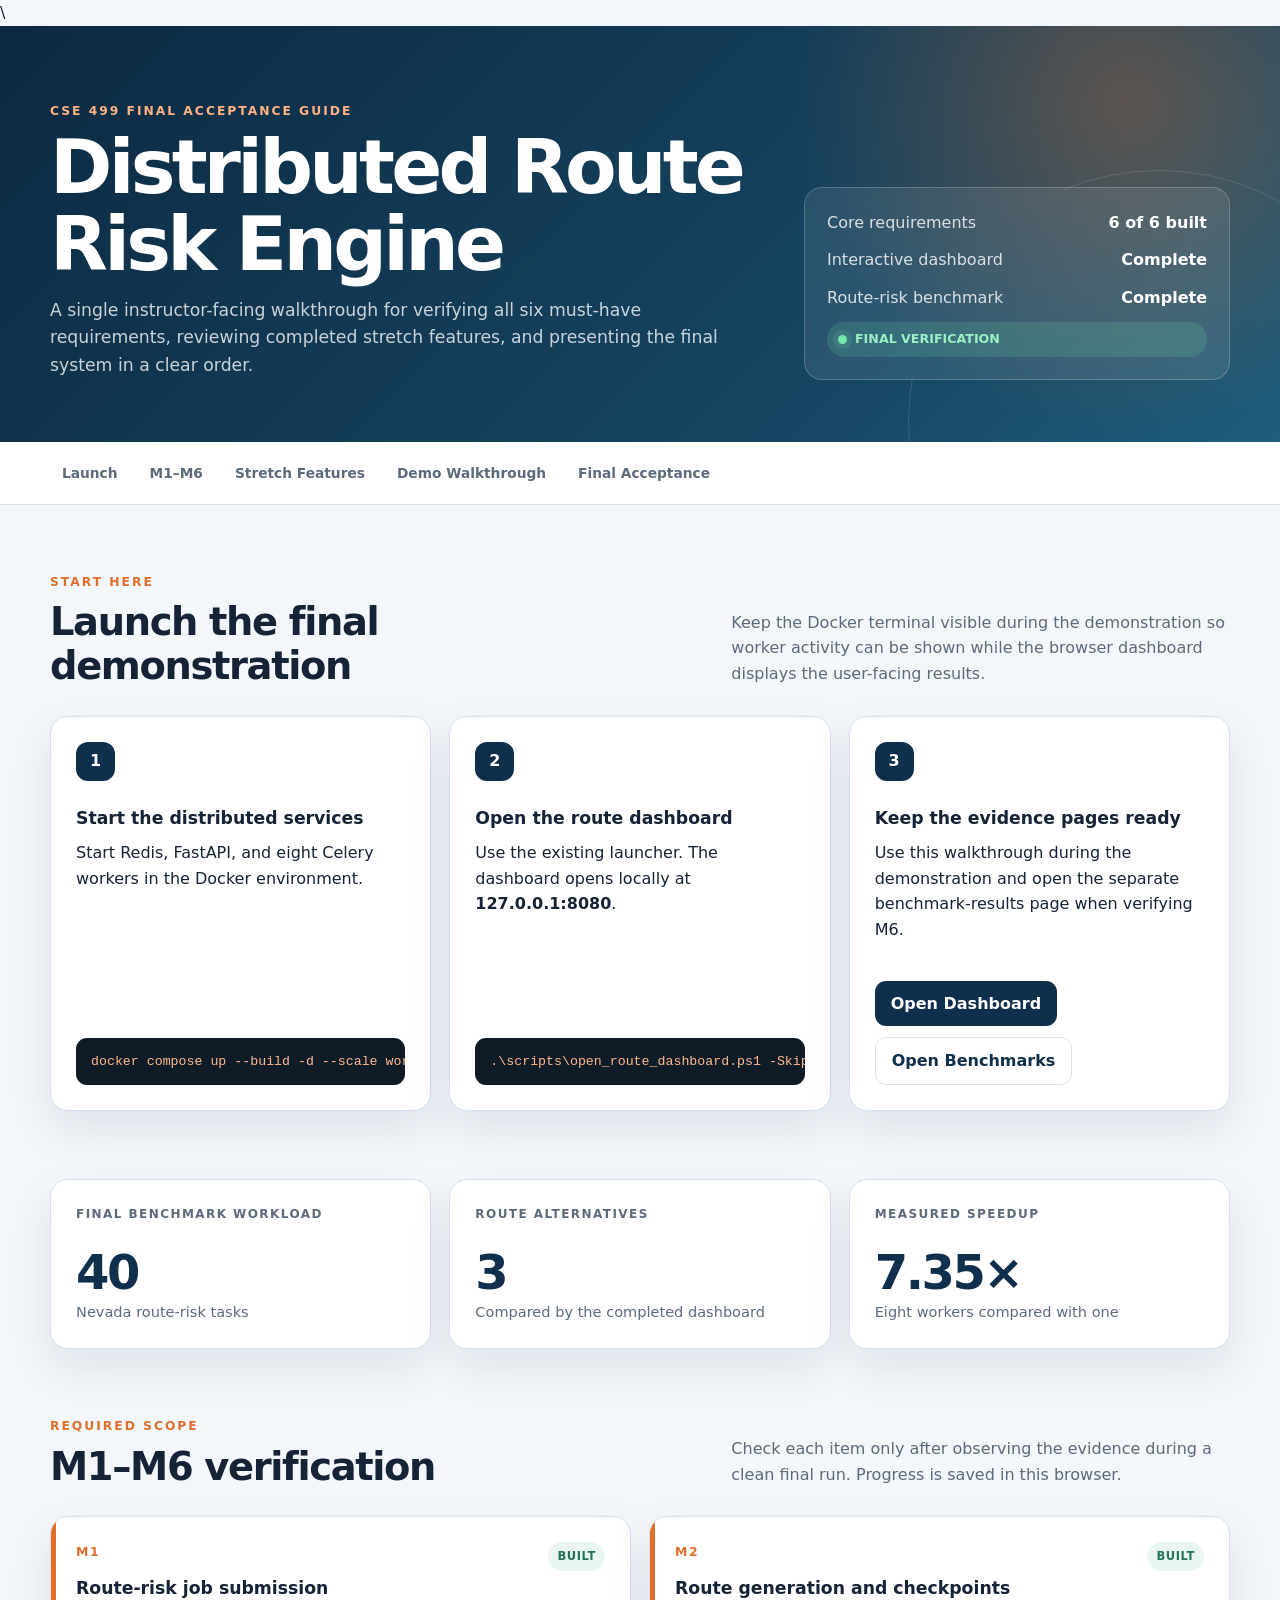
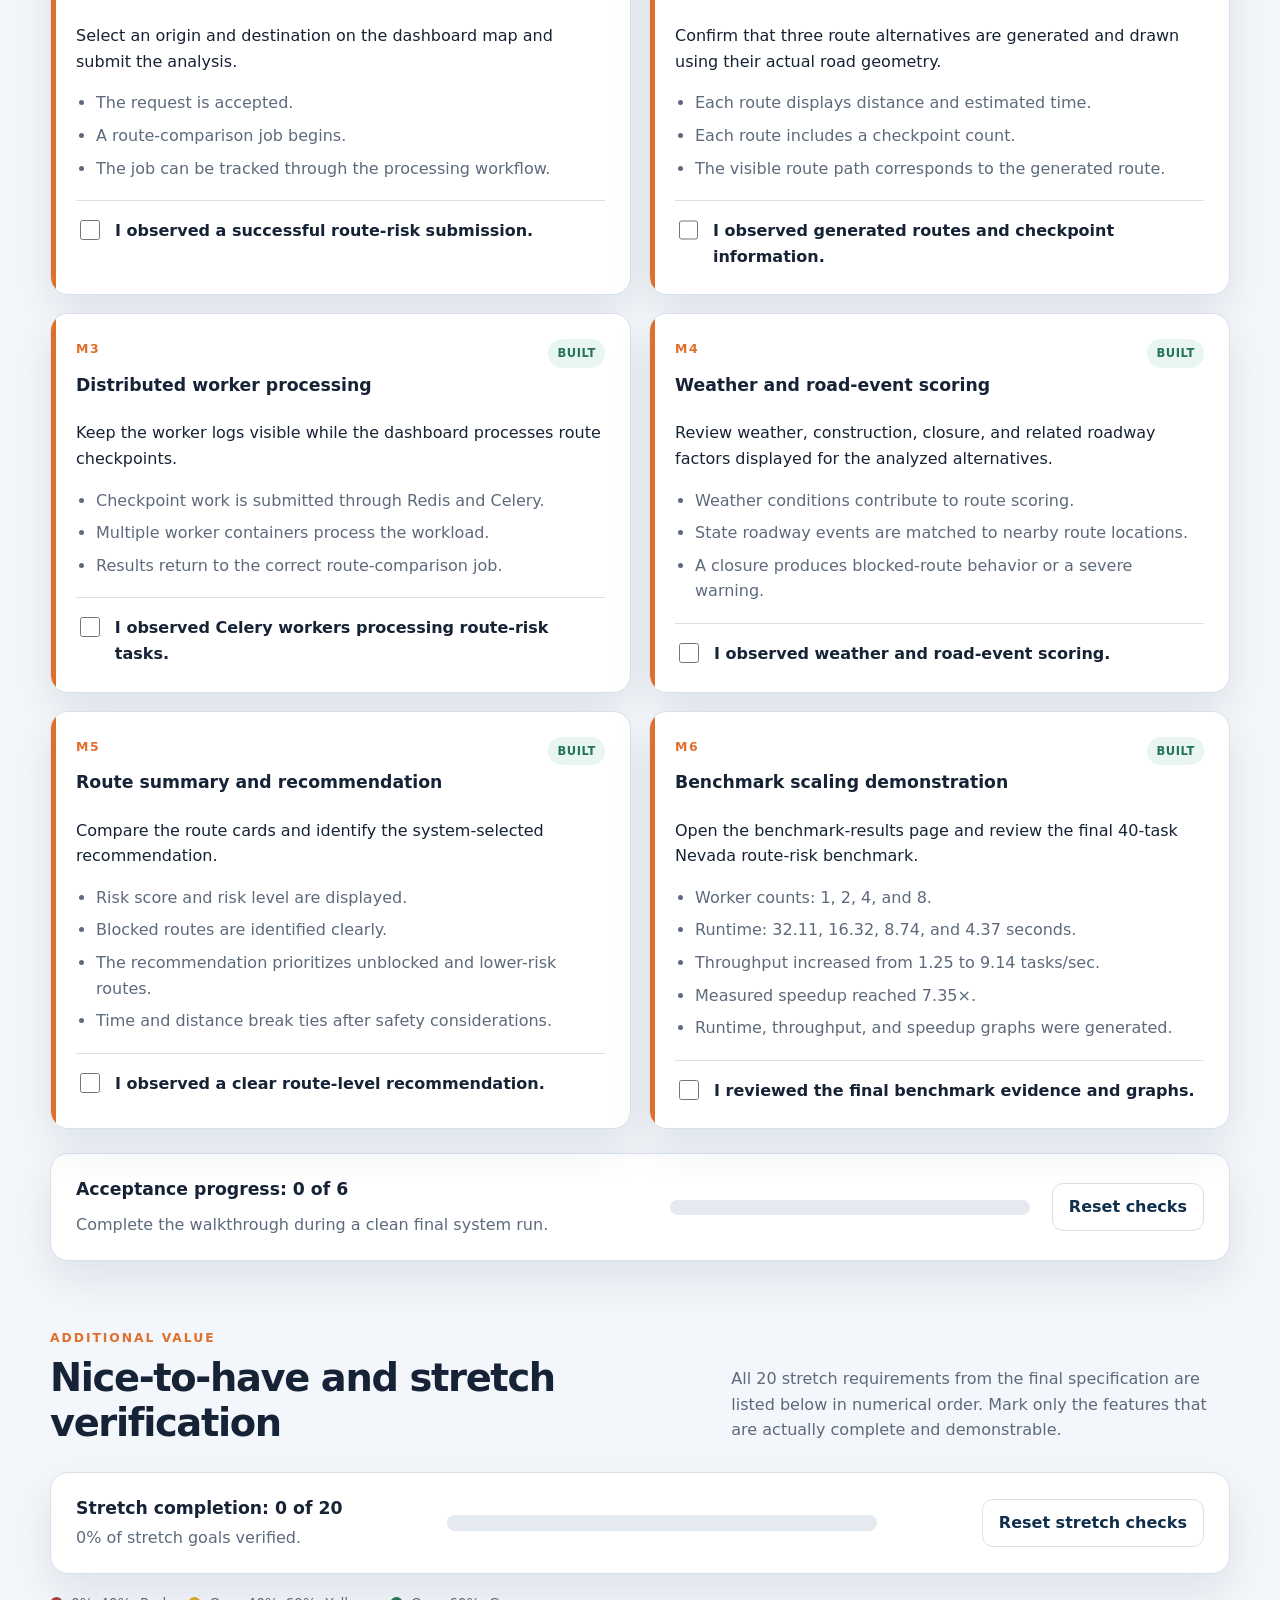
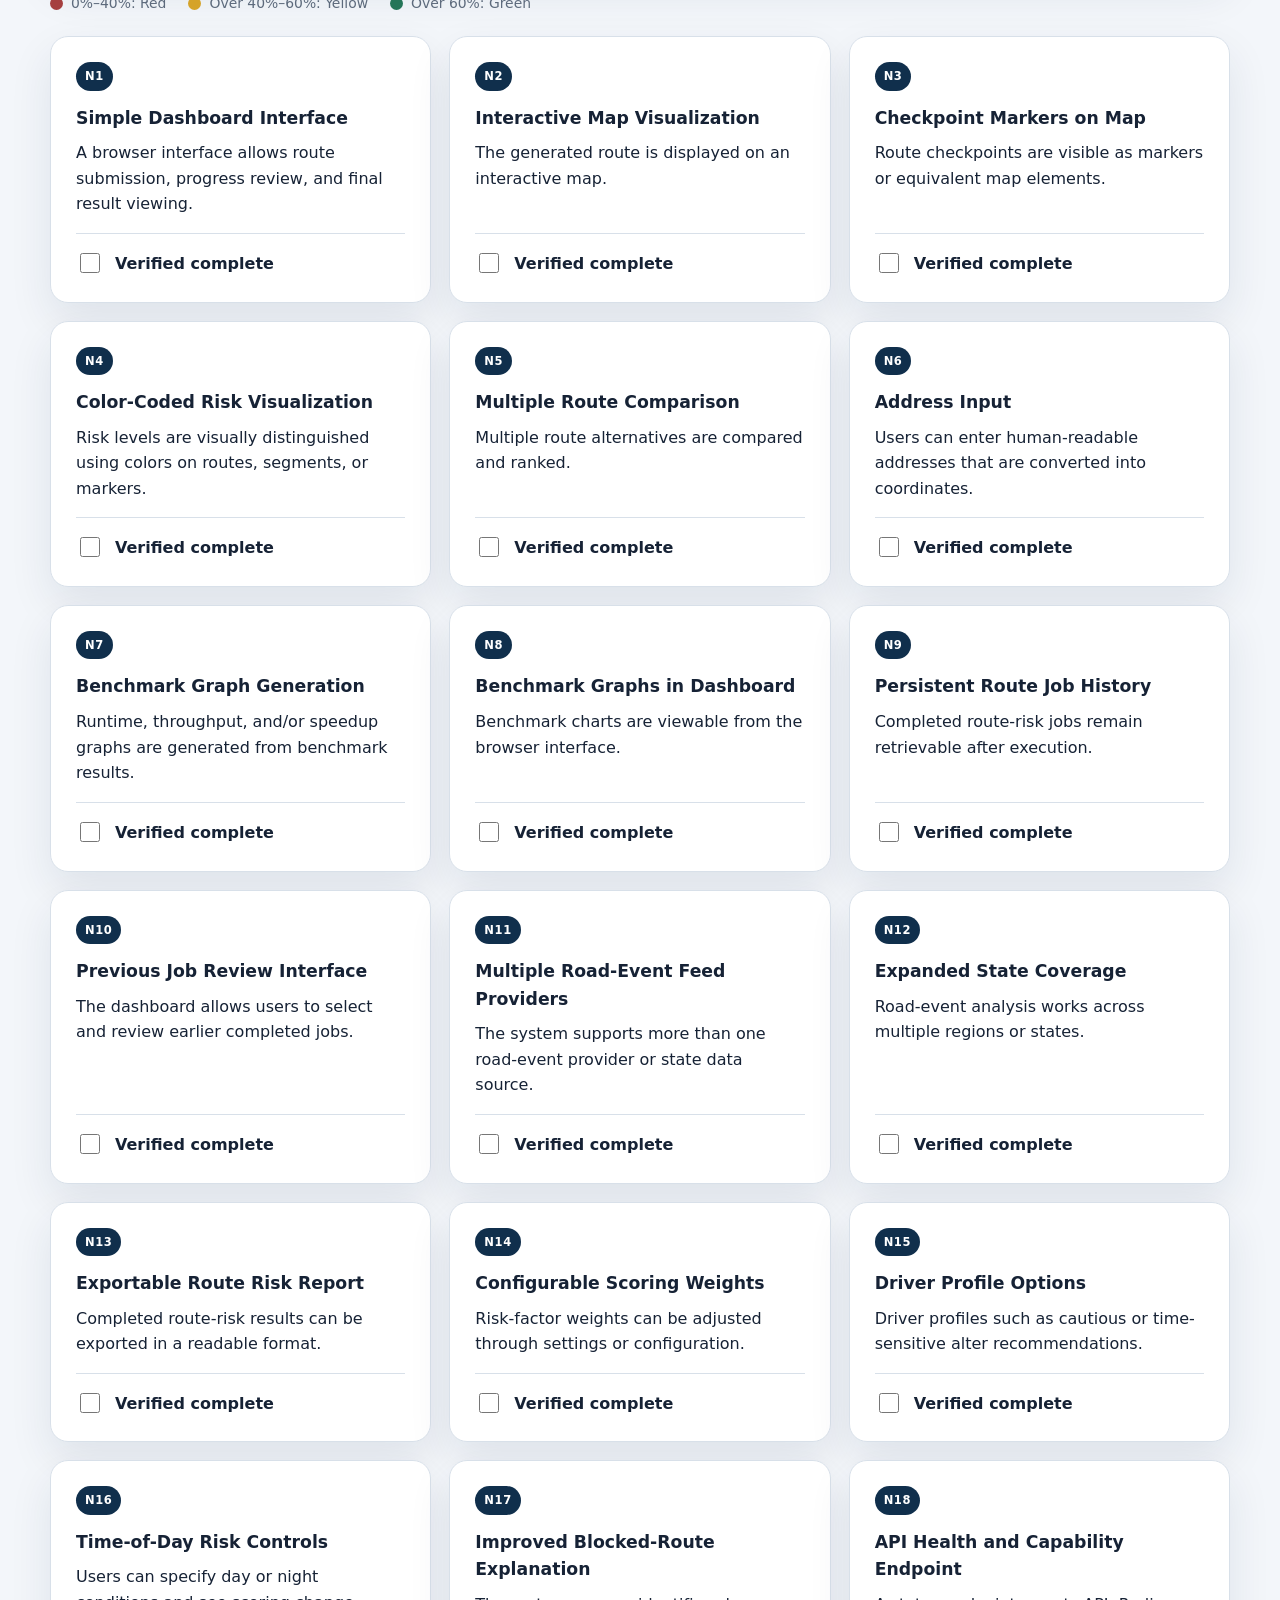
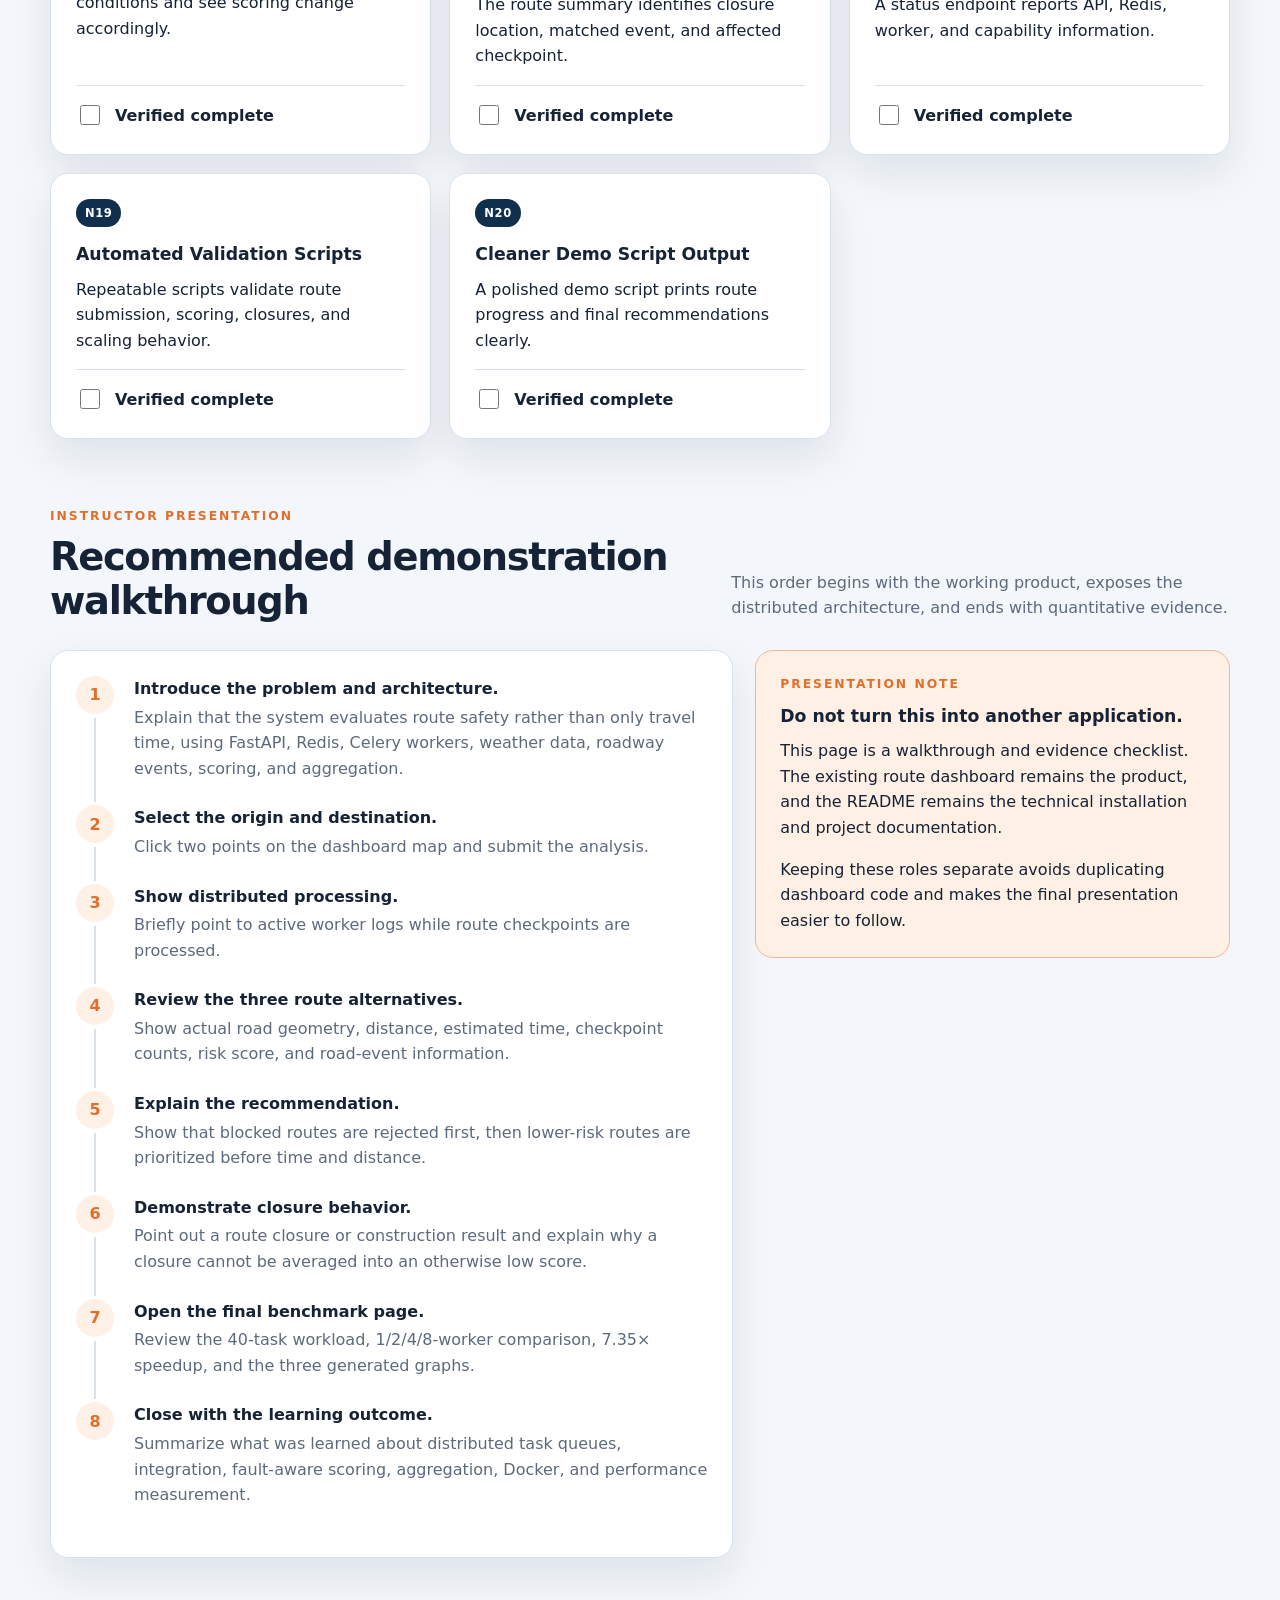
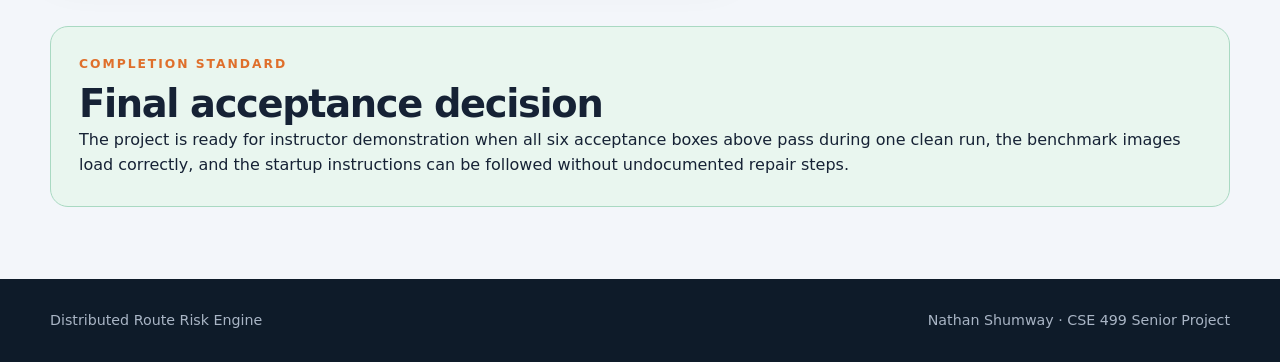
==== commit 127bebc6: "Made small tweaks to finish up Updated verification html slightly and tested  a validation test" ====
--- a/docs/reports/route-risk-project-verification.html
+++ b/docs/reports/route-risk-project-verification.html
@@ -1016,7 +1016,7 @@
           </ul>
           <label class="acceptance-check">
             <input type="checkbox" data-check="m4">
-            <span>I observed meaningful weather and road-event scoring.</span>
+            <span>I observed weather and road-event scoring.</span>
           </label>
         </article>
 
